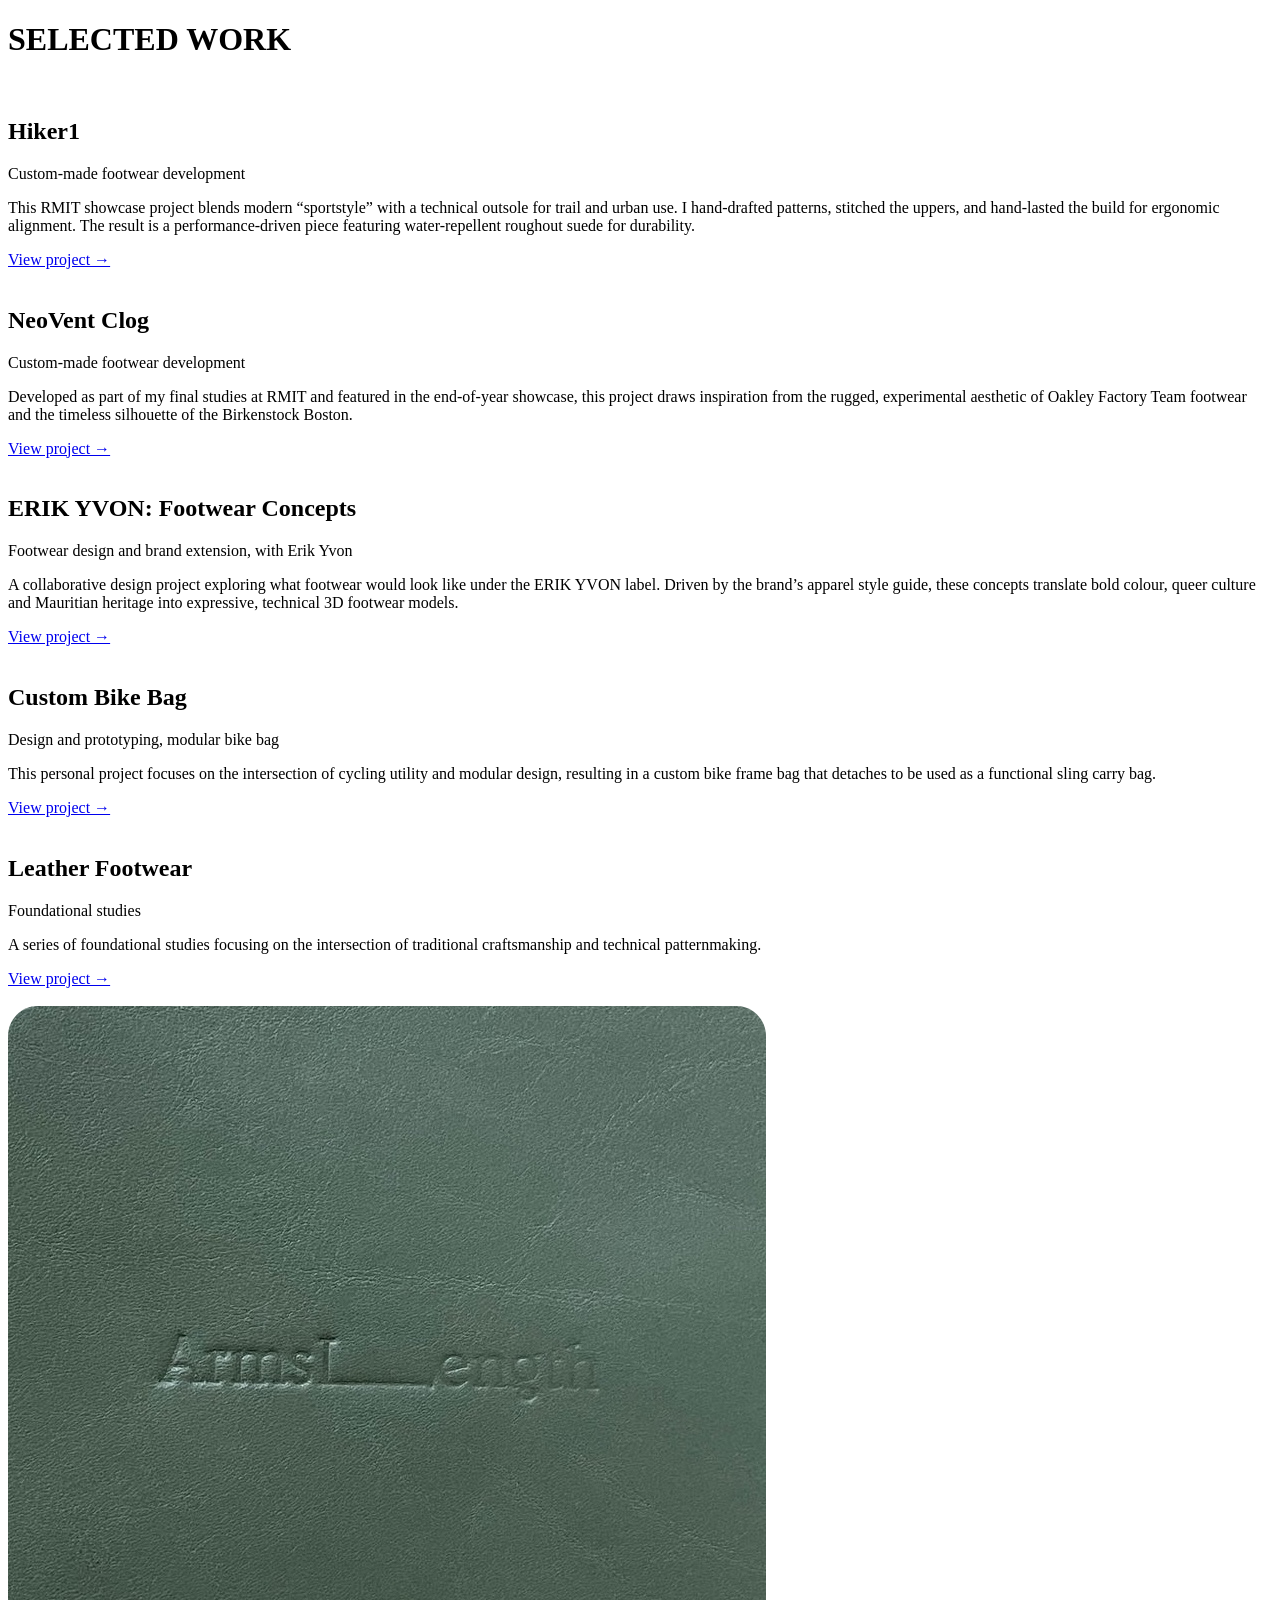
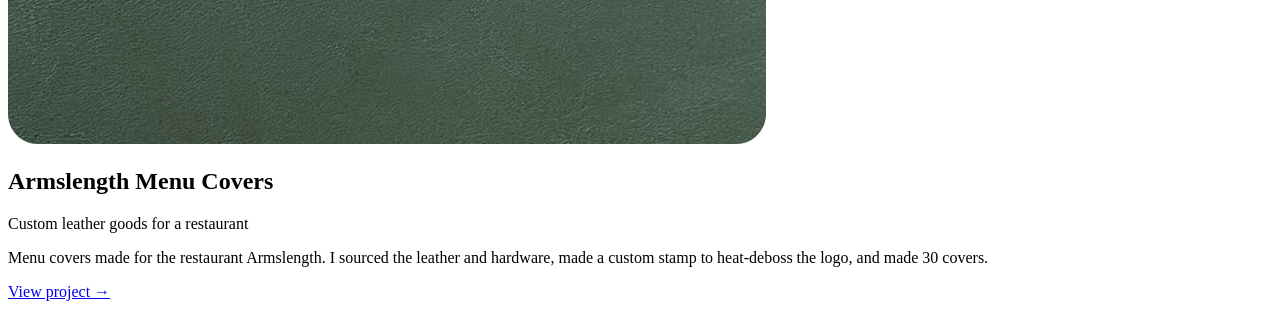
==== index.html @ 190a2b09 "Update index.html" ====
<!doctype html>
<html lang="en"><head><meta charset="utf-8">
<meta name="viewport" content="width=device-width, initial-scale=1">
<title>EWAN M~C | Footwear and accessory design</title>
<meta name="description" content="Industrial designer focused on footwear, accessories and tactile products.">
<link rel="preconnect" href="https://fonts.googleapis.com"><link rel="preconnect" href="https://fonts.gstatic.com" crossorigin>
<link href="https://fonts.googleapis.com/css2?family=Inter+Tight:wght@400;500&display=swap" rel="stylesheet">
<link rel="stylesheet" href="style.css"></head>
<body class="home"><div class="shell">
<main class="left"><div class="bar"><h1>SELECTED WORK</h1></div>
<article class="row"><a class="pic" href="hiker.html" tabindex="-1" aria-hidden="true"><span class="img" data-file="images/hiker-hero.png"><img src="images/hiker-hero.png" alt="" onerror="this.parentNode.classList.add('missing')"></span></a>
<div class="txt"><h2>Hiker1</h2><p class="cat">Custom-made footwear development</p><p class="desc">This RMIT showcase project blends modern “sportstyle” with a technical outsole for trail and urban use. I hand-drafted patterns, stitched the uppers, and hand-lasted the build for ergonomic alignment. The result is a performance-driven piece featuring water-repellent roughout suede for durability.</p><a class="view" href="hiker.html">View project →</a></div></article>
<article class="row"><a class="pic" href="clog.html" tabindex="-1" aria-hidden="true"><span class="img" data-file="images/clog-hero.png"><img src="images/clog-hero.png" alt="" onerror="this.parentNode.classList.add('missing')"></span></a>
<div class="txt"><h2>NeoVent Clog</h2><p class="cat">Custom-made footwear development</p><p class="desc">Developed as part of my final studies at RMIT and featured in the end-of-year showcase, this project draws inspiration from the rugged, experimental aesthetic of Oakley Factory Team footwear and the timeless silhouette of the Birkenstock Boston.</p><a class="view" href="clog.html">View project →</a></div></article>
<article class="row"><a class="pic" href="erikyvon.html" tabindex="-1" aria-hidden="true"><span class="img" data-file="images/erikyvon-hero.png"><img src="images/erikyvon-hero.png" alt="" onerror="this.parentNode.classList.add('missing')"></span></a>
<div class="txt"><h2>ERIK YVON: Footwear Concepts</h2><p class="cat">Footwear design and brand extension, with Erik Yvon</p><p class="desc">A collaborative design project exploring what footwear would look like under the ERIK YVON label. Driven by the brand’s apparel style guide, these concepts translate bold colour, queer culture and Mauritian heritage into expressive, technical 3D footwear models.</p><a class="view" href="erikyvon.html">View project →</a></div></article>
<article class="row"><a class="pic" href="bikebag.html" tabindex="-1" aria-hidden="true"><span class="img" data-file="images/bikebag-hero.png"><img src="images/bikebag-hero.png" alt="" onerror="this.parentNode.classList.add('missing')"></span></a>
<div class="txt"><h2>Custom Bike Bag</h2><p class="cat">Design and prototyping, modular bike bag</p><p class="desc">This personal project focuses on the intersection of cycling utility and modular design, resulting in a custom bike frame bag that detaches to be used as a functional sling carry bag.</p><a class="view" href="bikebag.html">View project →</a></div></article>
<article class="row"><a class="pic" href="leatherfootwear.html" tabindex="-1" aria-hidden="true"><span class="img" data-file="images/leatherfootwear-hero.png"><img src="images/leatherfootwear-hero.png" alt="" onerror="this.parentNode.classList.add('missing')"></span></a>
<div class="txt"><h2>Leather Footwear</h2><p class="cat">Foundational studies</p><p class="desc">A series of foundational studies focusing on the intersection of traditional craftsmanship and technical patternmaking.</p><a class="view" href="leatherfootwear.html">View project →</a></div></article>
<article class="row"><a class="pic" href="barnina.html" tabindex="-1" aria-hidden="true"><span class="img" data-file="images/barnina-hero.png"><img src="images/barnina-hero.png" alt="" onerror="this.parentNode.classList.add('missing')"></span></a>
<article class="row"><a class="pic" href="armslength.html" tabindex="-1" aria-hidden="true"><span class="img" data-file="images/armslength-detail.jpg"><img src="images/armslength-detail.jpg" alt="" onerror="this.parentNode.classList.add('missing')"></span></a>
<div class="txt"><h2>Armslength Menu Covers</h2><p class="cat">Custom leather goods for a restaurant</p><p class="desc">Menu covers made for the restaurant Armslength. I sourced the leather and hardware, made a custom stamp to heat-deboss the logo, and made 30 covers.</p><a class="view" href="armslength.html">View project →</a></div></article>
</main>
<aside id="panel" class="panel"></aside>
</div><script src="site.js" defer></script></body></html>
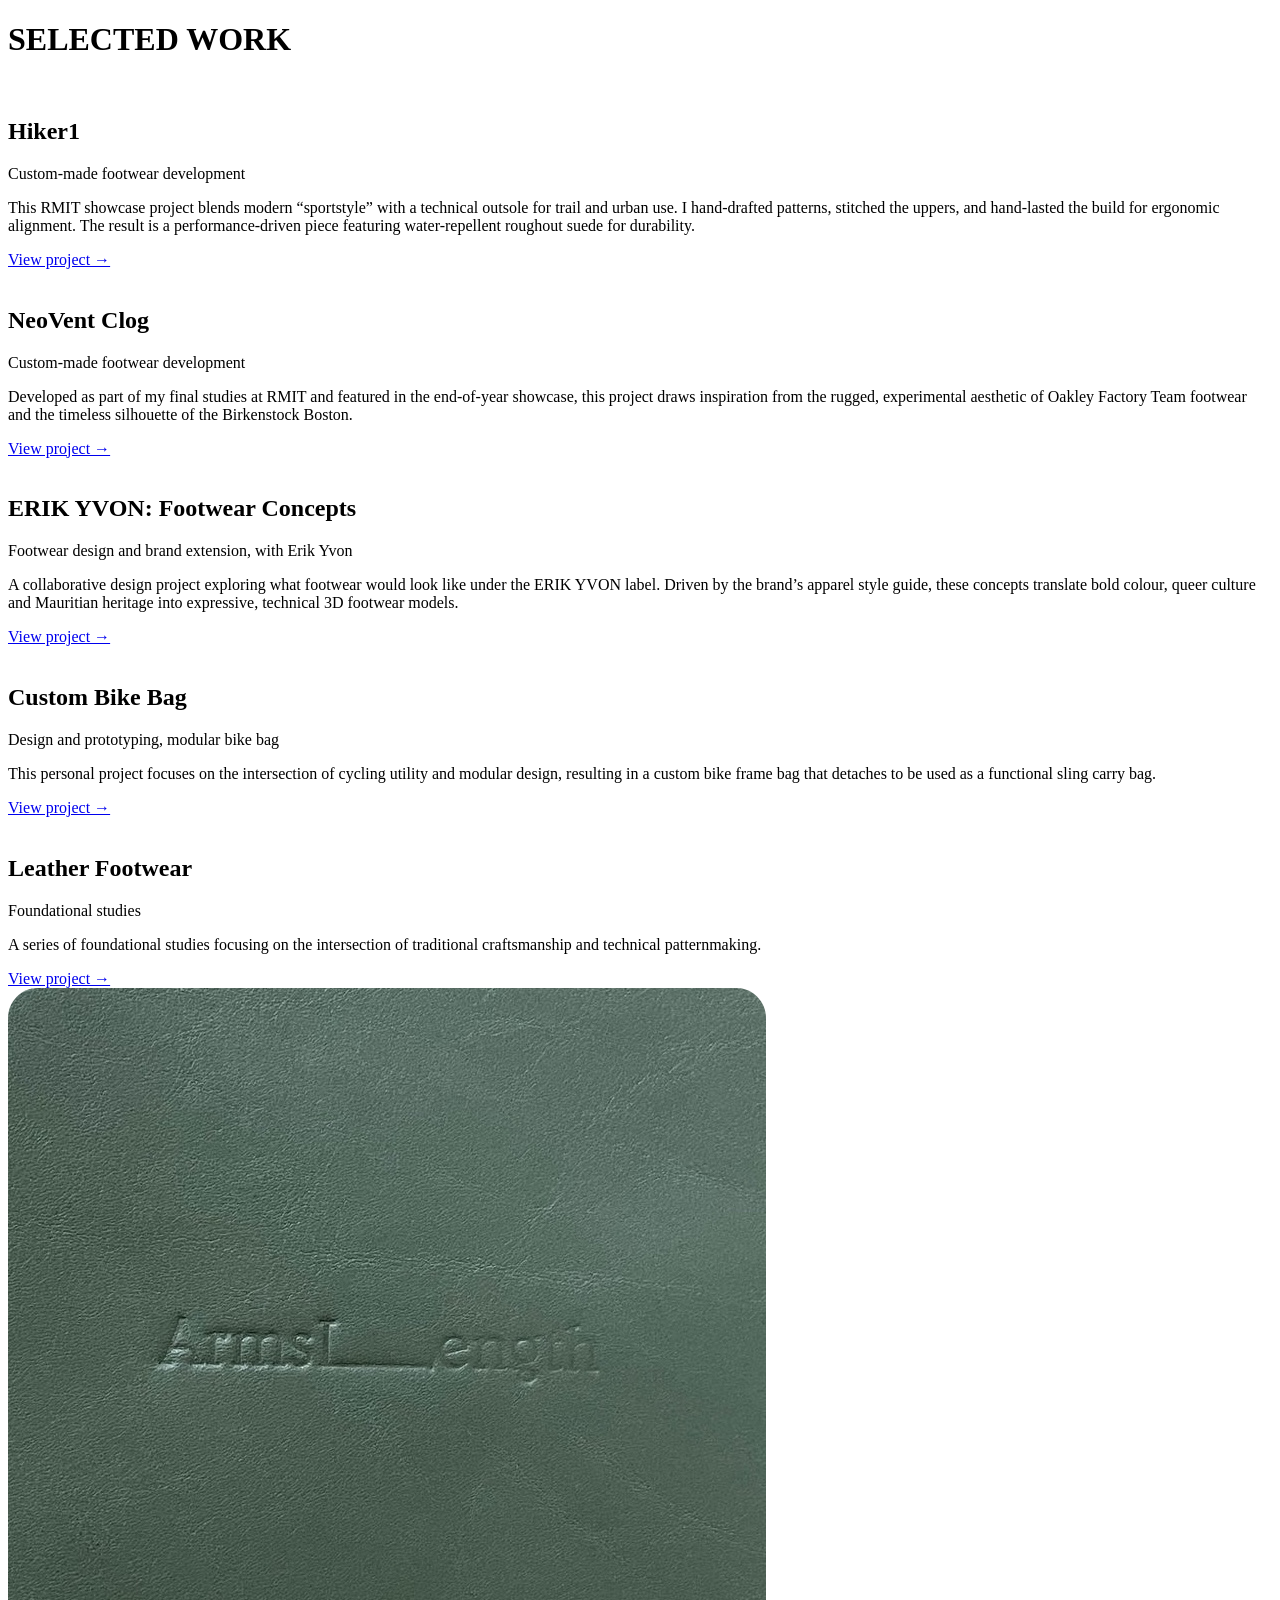
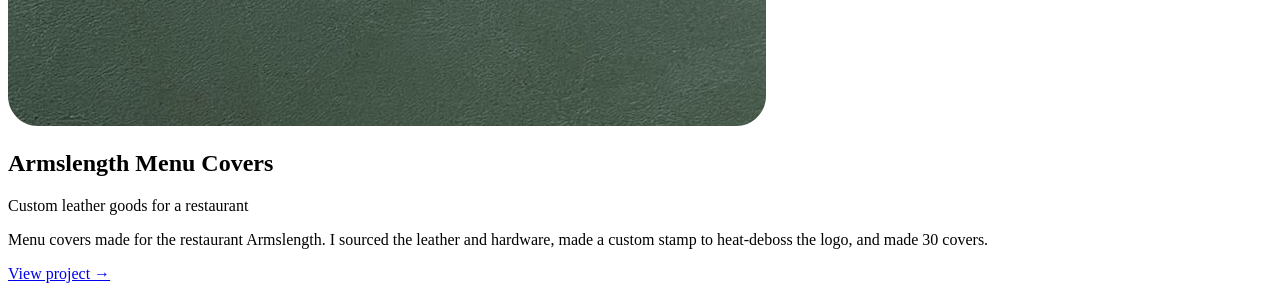
==== commit 32180323: "Update index.html" ====
--- a/index.html
+++ b/index.html
@@ -18,7 +18,6 @@
 <div class="txt"><h2>Custom Bike Bag</h2><p class="cat">Design and prototyping, modular bike bag</p><p class="desc">This personal project focuses on the intersection of cycling utility and modular design, resulting in a custom bike frame bag that detaches to be used as a functional sling carry bag.</p><a class="view" href="bikebag.html">View project →</a></div></article>
 <article class="row"><a class="pic" href="leatherfootwear.html" tabindex="-1" aria-hidden="true"><span class="img" data-file="images/leatherfootwear-hero.png"><img src="images/leatherfootwear-hero.png" alt="" onerror="this.parentNode.classList.add('missing')"></span></a>
 <div class="txt"><h2>Leather Footwear</h2><p class="cat">Foundational studies</p><p class="desc">A series of foundational studies focusing on the intersection of traditional craftsmanship and technical patternmaking.</p><a class="view" href="leatherfootwear.html">View project →</a></div></article>
-<article class="row"><a class="pic" href="barnina.html" tabindex="-1" aria-hidden="true"><span class="img" data-file="images/barnina-hero.png"><img src="images/barnina-hero.png" alt="" onerror="this.parentNode.classList.add('missing')"></span></a>
 <article class="row"><a class="pic" href="armslength.html" tabindex="-1" aria-hidden="true"><span class="img" data-file="images/armslength-detail.jpg"><img src="images/armslength-detail.jpg" alt="" onerror="this.parentNode.classList.add('missing')"></span></a>
 <div class="txt"><h2>Armslength Menu Covers</h2><p class="cat">Custom leather goods for a restaurant</p><p class="desc">Menu covers made for the restaurant Armslength. I sourced the leather and hardware, made a custom stamp to heat-deboss the logo, and made 30 covers.</p><a class="view" href="armslength.html">View project →</a></div></article>
 </main>
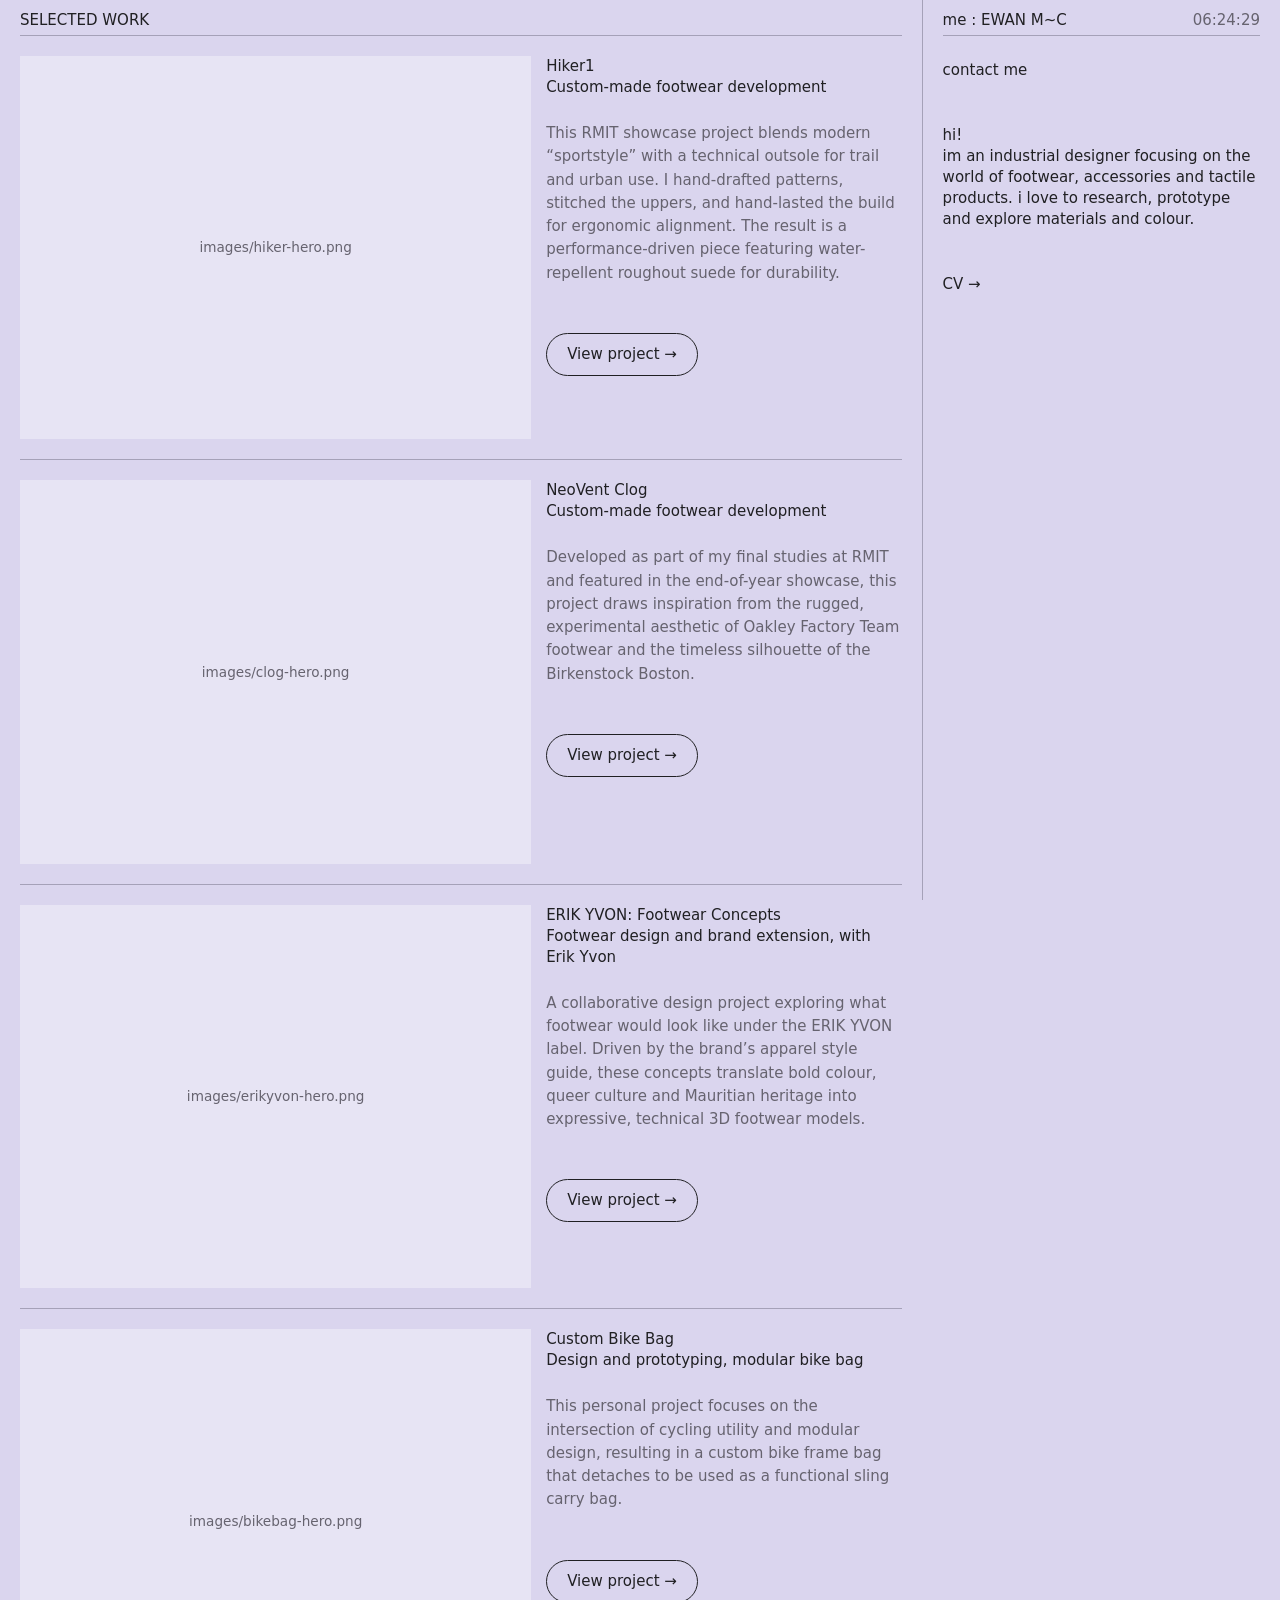
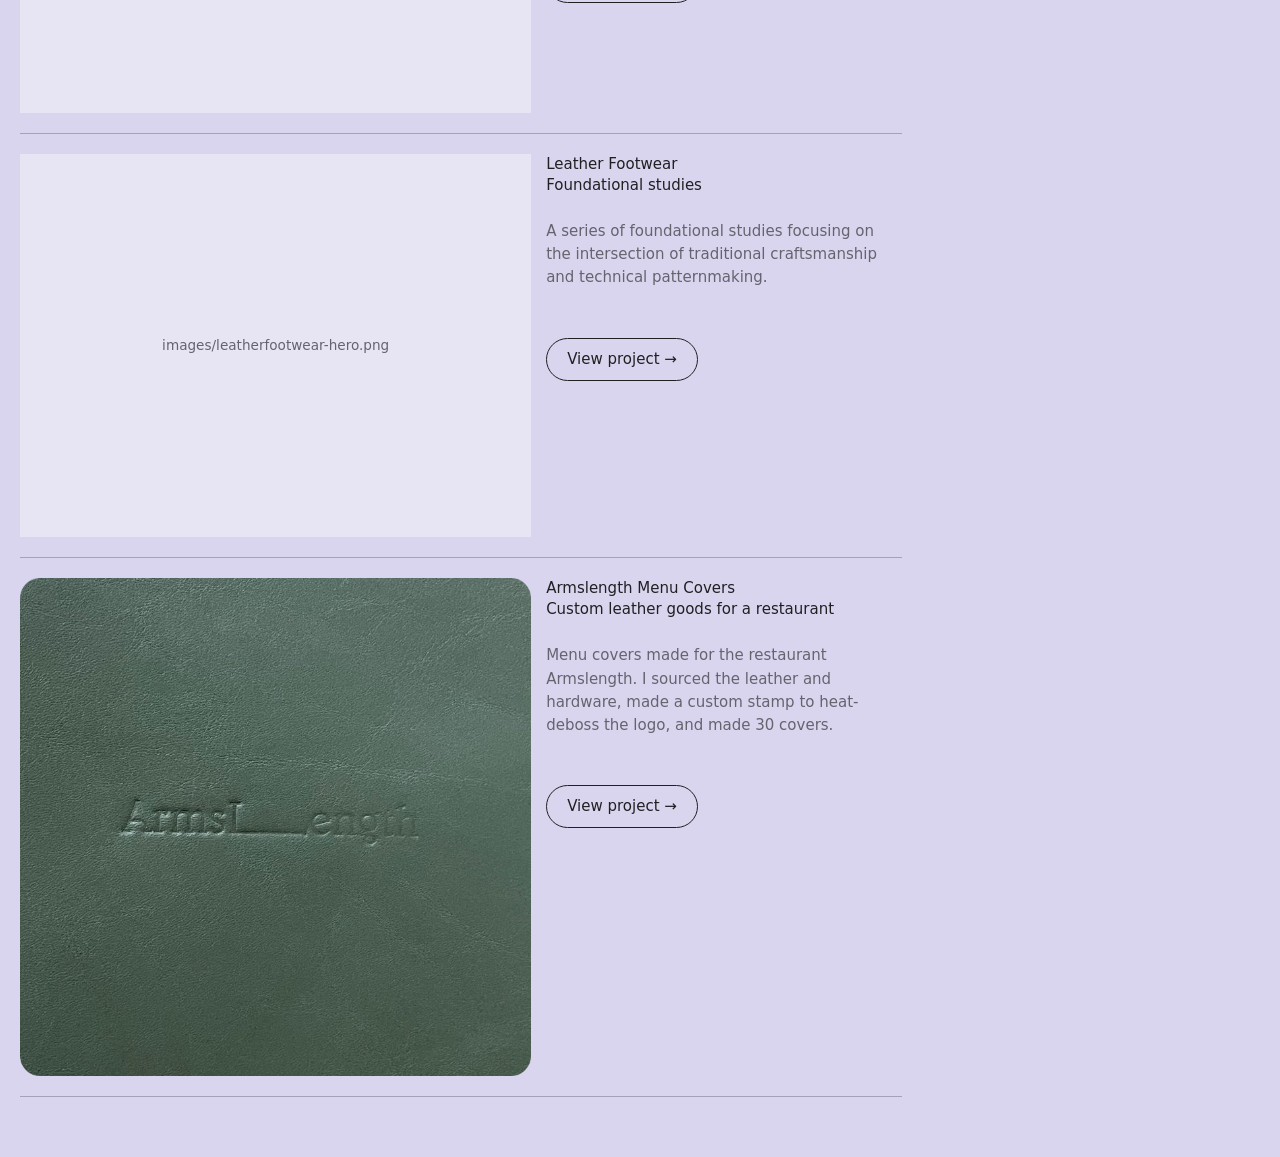
==== commit f99eca95: "Update page title in index.html" ====
--- a/index.html
+++ b/index.html
@@ -1,7 +1,7 @@
 <!doctype html>
 <html lang="en"><head><meta charset="utf-8">
 <meta name="viewport" content="width=device-width, initial-scale=1">
-<title>EWAN M~C | Footwear and accessory design</title>
+<title>EWAN M~C</title>
 <meta name="description" content="Industrial designer focused on footwear, accessories and tactile products.">
 <link rel="preconnect" href="https://fonts.googleapis.com"><link rel="preconnect" href="https://fonts.gstatic.com" crossorigin>
 <link href="https://fonts.googleapis.com/css2?family=Inter+Tight:wght@400;500&display=swap" rel="stylesheet">
--- a/style.css
+++ b/style.css
@@ -0,0 +1,107 @@
+:root{--bg:#dad5ee;--ink:#202023;--grey:#66636f;--line:#a5a1b8;--tint:rgba(255,255,255,.35)}
+*{box-sizing:border-box}
+body{margin:0;background:var(--bg);color:var(--ink);font:400 15px/1.4 "Inter Tight",system-ui,sans-serif}
+a{color:inherit}
+a:focus-visible,button:focus-visible{outline:2px solid var(--ink);outline-offset:3px}
+.shell{display:grid;grid-template-columns:minmax(0,1fr) clamp(300px,28vw,520px);min-height:100vh}
+.left{padding:10px 20px 60px}
+.bar{padding-bottom:4px;border-bottom:1px solid var(--line)}
+.bar h1,.bar a{margin:0;font-size:1em;font-weight:400;text-decoration:none}
+.bar a:hover{text-decoration:underline}
+.bar.end{margin-top:40px;padding:16px 0 0;border:0;border-top:1px solid var(--line)}
+.row{display:grid;grid-template-columns:58% 1fr;border-bottom:1px solid var(--line);padding:20px 0}
+.pic{display:block}
+.txt{padding:0 0 0 4%}
+.txt h2,.head h1{margin:0;font-size:1em;font-weight:400}
+.cat{margin:0;font-size:1em}
+.desc{margin:24px 0 0;max-width:34rem;color:var(--grey);font-size:1em;line-height:1.55}
+.view{display:inline-block;margin-top:48px;padding:10px 20px;border:1px solid var(--ink);border-radius:999px;text-decoration:none}
+.view::after{content:"";position:absolute;inset:0}
+.row{position:relative}
+.row:hover .view,.view:focus-visible{background:var(--ink);color:var(--bg)}
+.img{display:block}
+.img img{display:block;width:100%;height:auto}
+.img.missing{aspect-ratio:4/3;background:var(--tint);position:relative}
+.img.missing img{display:none}
+.img.missing::before{content:attr(data-file);position:absolute;inset:0;display:grid;place-items:center;padding:1rem;text-align:center;color:var(--grey);font-size:.85rem}
+.head{max-width:44rem;padding:24px 0 32px}
+.head h1{font-size:clamp(1.3rem,2.4vw,1.8rem);line-height:1.1;letter-spacing:-.02em;font-weight:500}
+.head .cat{margin-top:6px}
+.gal{display:grid;gap:20px}
+.pair{display:grid;grid-template-columns:1fr 1fr;gap:20px}
+.panel{position:sticky;top:0;height:100vh;overflow-y:auto;padding:10px 20px 20px;border-left:1px solid var(--line)}
+.panel header{display:flex;justify-content:space-between;padding-bottom:4px;border-bottom:1px solid var(--line)}
+.panel header span:last-child{color:var(--grey);font-variant-numeric:tabular-nums}
+.panel p,.panel ul{margin:0}
+.panel .info>*{margin-top:20px}
+.panel .intro{margin-top:44px}
+.panel .info{padding-top:4px}
+.panel a{text-decoration:none}
+.panel a:hover,.panel button:hover{text-decoration:underline}
+.panel button{padding:0;border:0;background:none;color:inherit;font:inherit;cursor:pointer}
+.cvview ul{list-style:none;padding:0}
+.cvview li{margin-bottom:10px}
+.cvview li span{color:var(--grey)}
+.cvview .back{margin-top:20px;display:block}
+/* CV mode: panel turns complementary lime and widens */
+.shell{transition:grid-template-columns .4s ease}
+.cv-open .shell{grid-template-columns:minmax(0,1fr) clamp(340px,40vw,640px)}
+.panel{transition:background-color .4s ease}
+.panel.cv-mode{background:#c8d4ff;--grey:#5a5c3c;--line:#aab062}
+.cvview h2{margin:28px 0 10px;padding-bottom:4px;border-bottom:1px solid var(--line);font-size:.8em;font-weight:500;letter-spacing:.16em;text-transform:uppercase}
+.cvview .job{margin-top:18px}
+.cvview .job h3{margin:0;font-size:1em;font-weight:500}
+.cvview .role{display:flex;justify-content:space-between;gap:12px;margin:2px 0 0}
+.cvview .role span:last-child{flex:none;color:var(--grey)}
+.cvview .note{margin-top:6px;color:var(--grey);font-size:.9em}
+.cvview .what{margin-top:8px}
+.cvview .edu strong{font-weight:500}
+.cvview .sub{margin:14px 0 4px;font-weight:500}
+.cvview .cols{columns:2;column-gap:20px}
+.cvview .cols li{margin-bottom:4px;break-inside:avoid}
+[hidden]{display:none!important}
+@media(max-width:800px){
+ .shell,.cv-open .shell{grid-template-columns:1fr}
+ .panel{order:-1;position:static;height:auto;border:0;border-bottom:1px solid var(--line)}
+ .project .panel .intro{display:none}
+ .row{grid-template-columns:1fr}.txt{padding:12px 0 0}.view{margin-top:28px}
+ .pair{grid-template-columns:1fr}
+}
+
+@media(prefers-reduced-motion:reduce){.shell,.panel{transition:none}}
+
+/* Thinner info panel on project pages, so more room for the work */
+@media(min-width:801px){
+  .project .shell{grid-template-columns:minmax(0,1fr) clamp(220px,18vw,300px)}
+  .project.cv-open .shell{grid-template-columns:minmax(0,1fr) clamp(340px,40vw,640px)}
+}
+
+/* Fullscreen image modal overlay */
+.image-modal {
+  display: none;
+  position: fixed;
+  inset: 0;
+  z-index: 9999;
+  background: rgba(32, 32, 35, 0.9);
+  display: flex;
+  align-items: center;
+  justify-content: center;
+  cursor: zoom-out;
+}
+
+.image-modal img {
+  max-width: 90vw;
+  max-height: 90vh;
+  object-fit: contain;
+  box-shadow: 0 20px 40px rgba(0,0,0,0.5);
+}
+
+/* Make gallery images look clickable */
+.gal .img img {
+  cursor: zoom-in;
+  transition: transform 0.2s ease;
+}
+
+.gal .img img:hover {
+  transform: scale(1.01);
+}
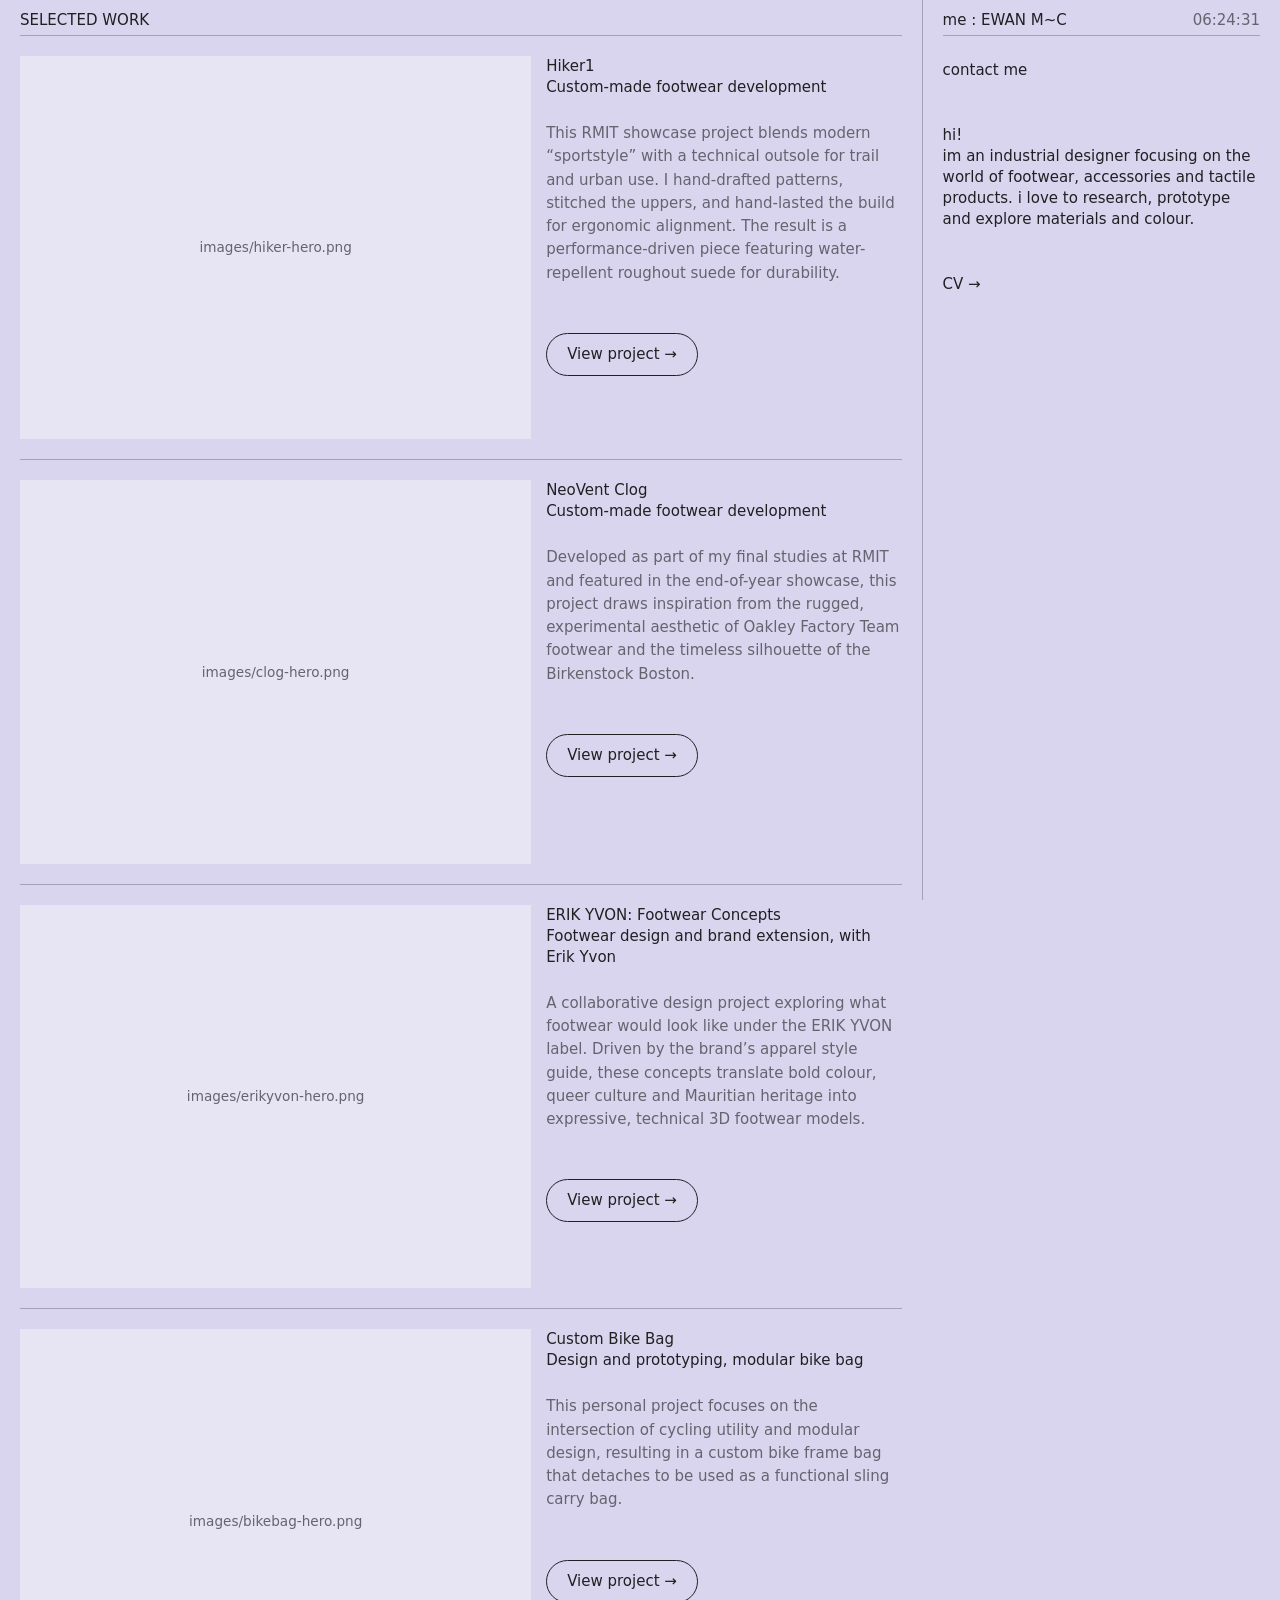
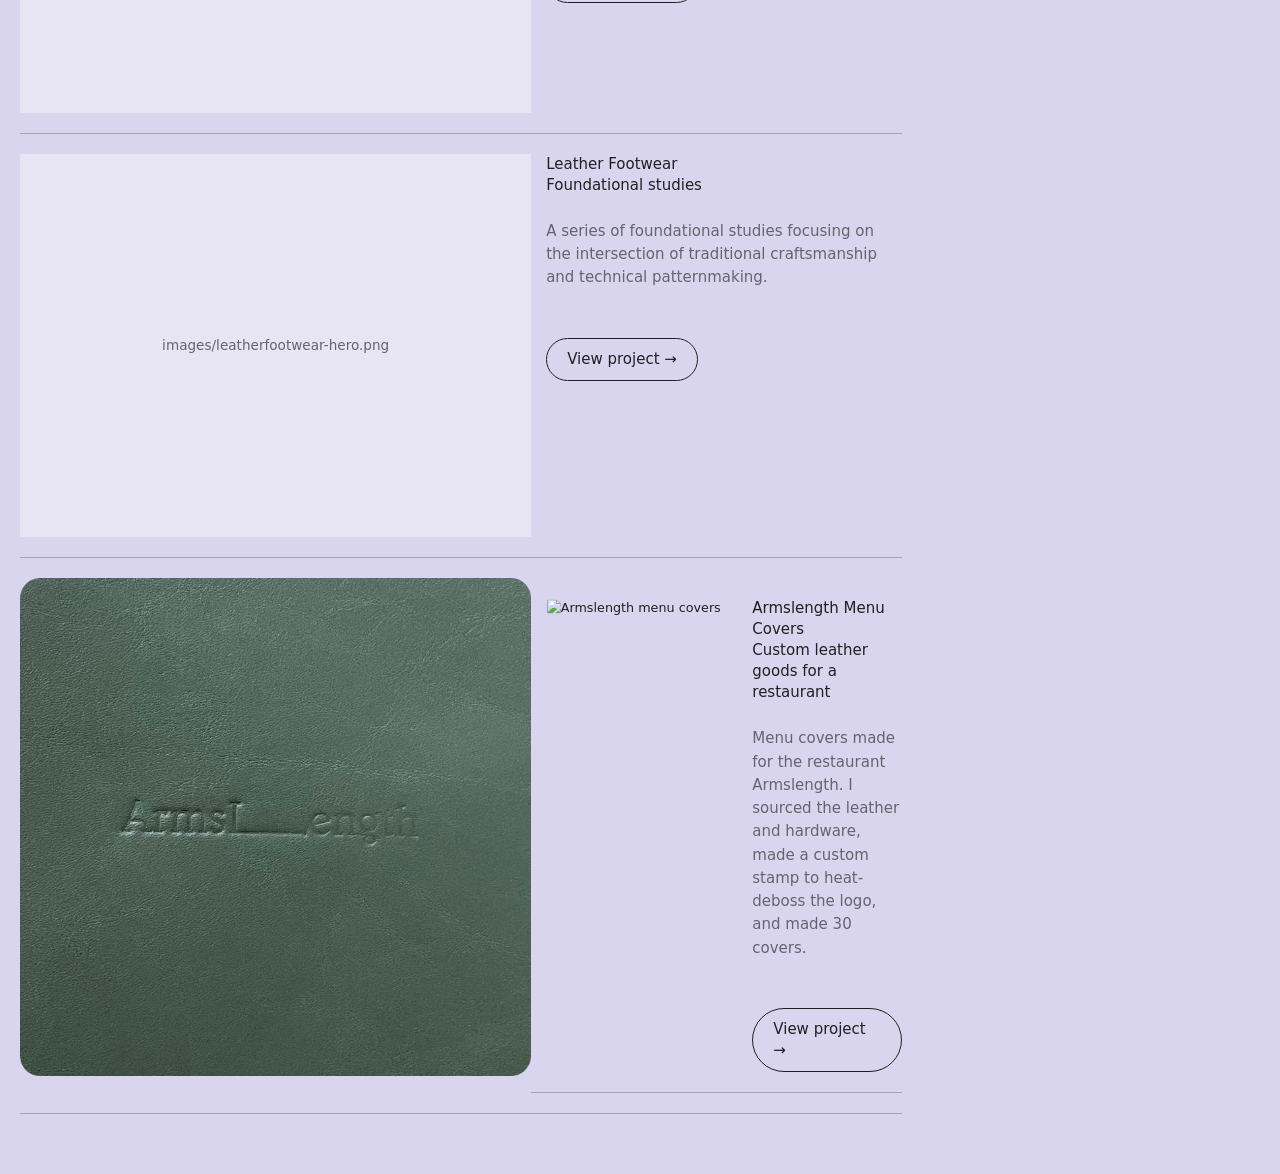
==== commit a7d54ee4: "Update index.html" ====
--- a/index.html
+++ b/index.html
@@ -19,7 +19,7 @@
 <article class="row"><a class="pic" href="leatherfootwear.html" tabindex="-1" aria-hidden="true"><span class="img" data-file="images/leatherfootwear-hero.png"><img src="images/leatherfootwear-hero.png" alt="" onerror="this.parentNode.classList.add('missing')"></span></a>
 <div class="txt"><h2>Leather Footwear</h2><p class="cat">Foundational studies</p><p class="desc">A series of foundational studies focusing on the intersection of traditional craftsmanship and technical patternmaking.</p><a class="view" href="leatherfootwear.html">View project →</a></div></article>
 <article class="row"><a class="pic" href="armslength.html" tabindex="-1" aria-hidden="true"><span class="img" data-file="images/armslength-detail.jpg"><img src="images/armslength-detail.jpg" alt="" onerror="this.parentNode.classList.add('missing')"></span></a>
-<div class="txt"><h2>Armslength Menu Covers</h2><p class="cat">Custom leather goods for a restaurant</p><p class="desc">Menu covers made for the restaurant Armslength. I sourced the leather and hardware, made a custom stamp to heat-deboss the logo, and made 30 covers.</p><a class="view" href="armslength.html">View project →</a></div></article>
+<article class="row"><span class="img" data-file="images/armslength.jpg"><img src="images/armslength.jpg" alt="Armslength menu covers" style="transform: scale(0.85); transform-origin: center center; display: block; margin: 0 auto;"></span><div class="txt"><h2>Armslength Menu Covers</h2><p class="cat">Custom leather goods for a restaurant</p><p class="desc">Menu covers made for the restaurant Armslength. I sourced the leather and hardware, made a custom stamp to heat-deboss the logo, and made 30 covers.</p><a class="view" href="armslength.html">View project →</a></div></article>
 </main>
 <aside id="panel" class="panel"></aside>
 </div><script src="site.js" defer></script></body></html>
--- a/style.css
+++ b/style.css
@@ -27,8 +27,8 @@
 .head{max-width:44rem;padding:24px 0 32px}
 .head h1{font-size:clamp(1.3rem,2.4vw,1.8rem);line-height:1.1;letter-spacing:-.02em;font-weight:500}
 .head .cat{margin-top:6px}
-.gal{display:grid;gap:20px}
-.pair{display:grid;grid-template-columns:1fr 1fr;gap:20px}
+.gal{display:grid;gap:10px}
+.pair{display:grid;grid-template-columns:1fr 1fr;gap:10px}
 .panel{position:sticky;top:0;height:100vh;overflow-y:auto;padding:10px 20px 20px;border-left:1px solid var(--line)}
 .panel header{display:flex;justify-content:space-between;padding-bottom:4px;border-bottom:1px solid var(--line)}
 .panel header span:last-child{color:var(--grey);font-variant-numeric:tabular-nums}
@@ -105,3 +105,8 @@
 .gal .img img:hover {
   transform: scale(1.01);
 }
+
+.gal .img {
+  margin: 0;
+  padding: 0;
+}
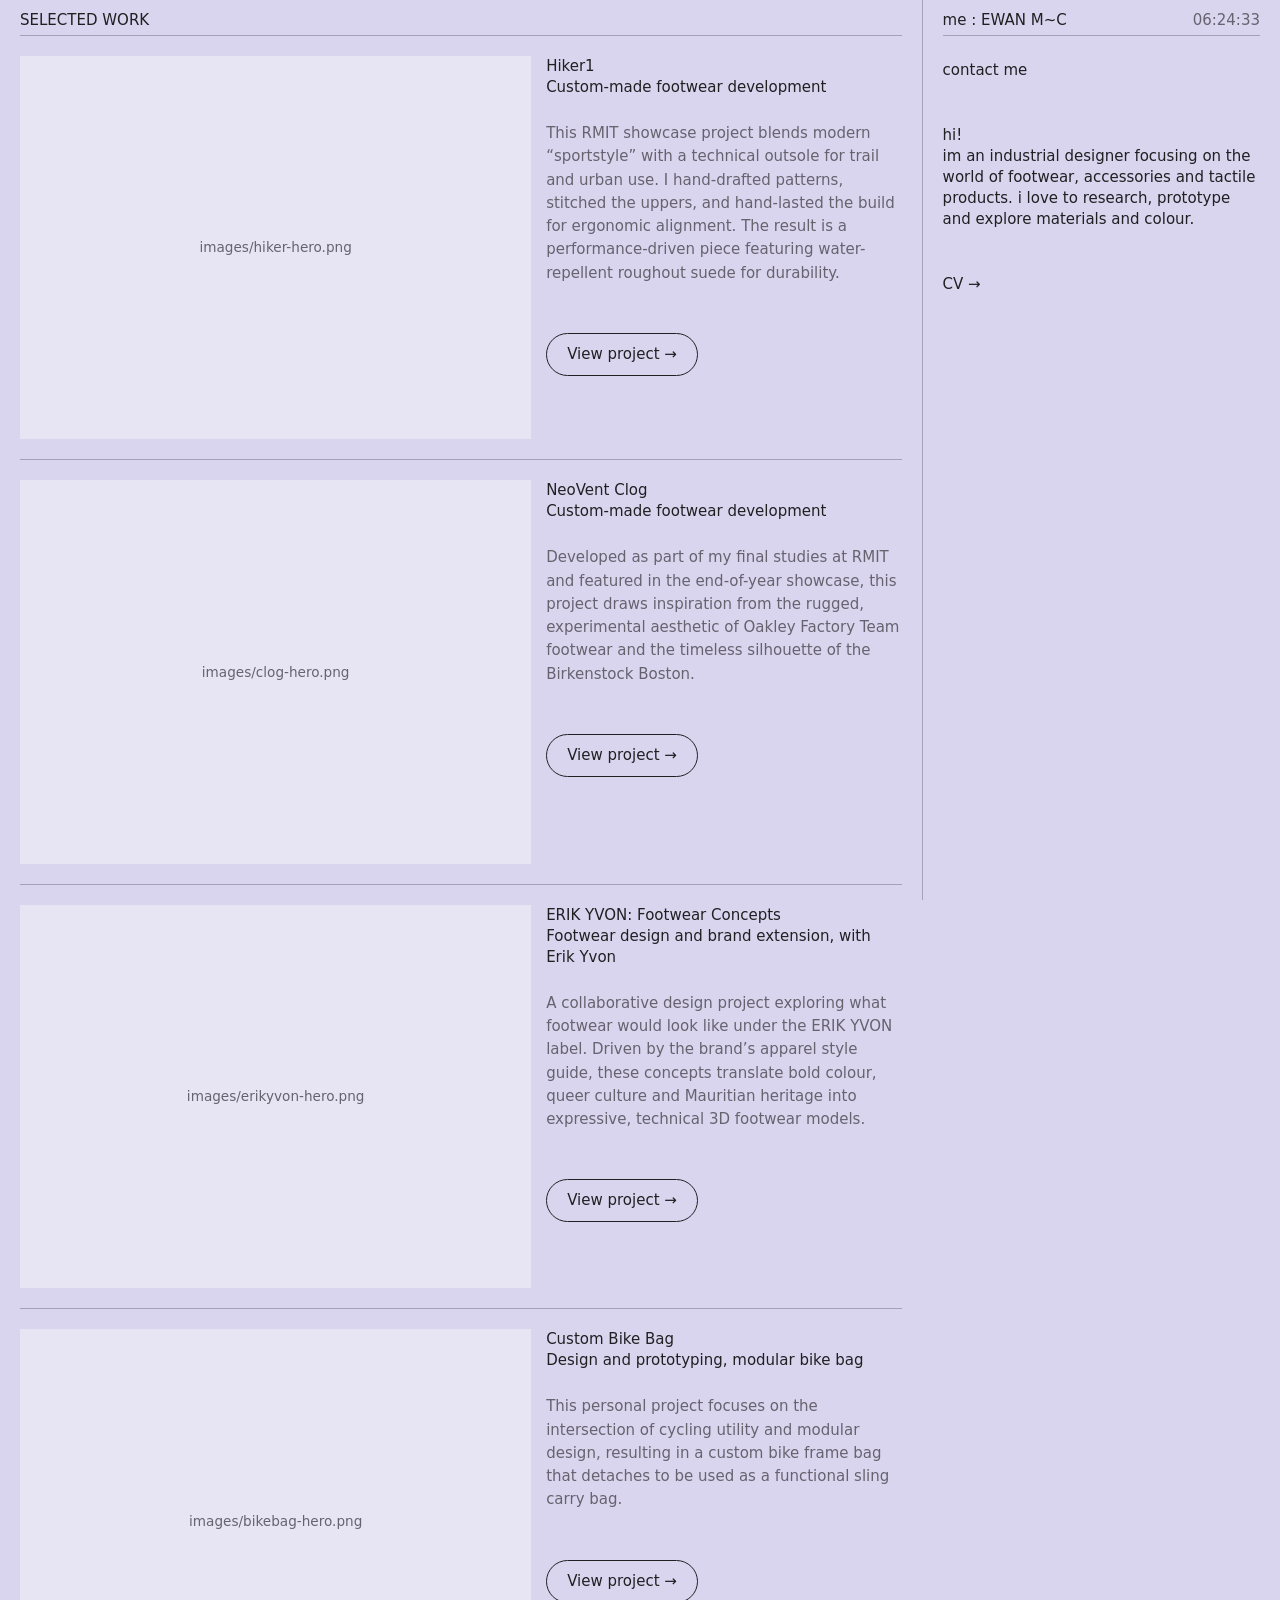
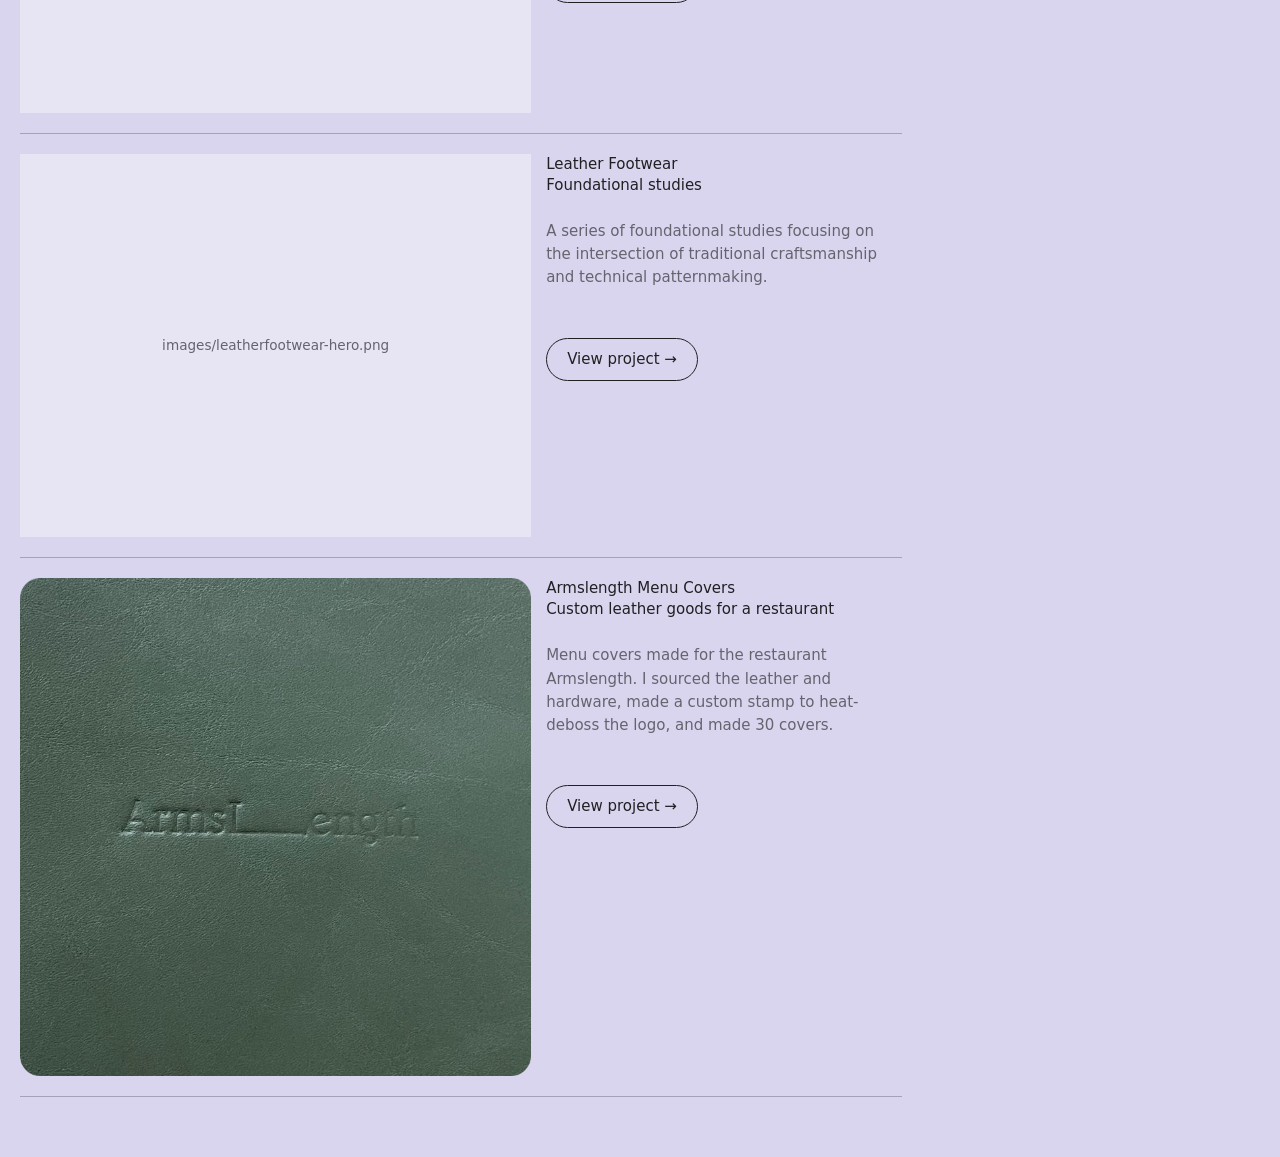
==== commit 1fa8c8be: "Update index.html" ====
--- a/index.html
+++ b/index.html
@@ -19,7 +19,7 @@
 <article class="row"><a class="pic" href="leatherfootwear.html" tabindex="-1" aria-hidden="true"><span class="img" data-file="images/leatherfootwear-hero.png"><img src="images/leatherfootwear-hero.png" alt="" onerror="this.parentNode.classList.add('missing')"></span></a>
 <div class="txt"><h2>Leather Footwear</h2><p class="cat">Foundational studies</p><p class="desc">A series of foundational studies focusing on the intersection of traditional craftsmanship and technical patternmaking.</p><a class="view" href="leatherfootwear.html">View project →</a></div></article>
 <article class="row"><a class="pic" href="armslength.html" tabindex="-1" aria-hidden="true"><span class="img" data-file="images/armslength-detail.jpg"><img src="images/armslength-detail.jpg" alt="" onerror="this.parentNode.classList.add('missing')"></span></a>
-<article class="row"><span class="img" data-file="images/armslength.jpg"><img src="images/armslength.jpg" alt="Armslength menu covers" style="transform: scale(0.85); transform-origin: center center; display: block; margin: 0 auto;"></span><div class="txt"><h2>Armslength Menu Covers</h2><p class="cat">Custom leather goods for a restaurant</p><p class="desc">Menu covers made for the restaurant Armslength. I sourced the leather and hardware, made a custom stamp to heat-deboss the logo, and made 30 covers.</p><a class="view" href="armslength.html">View project →</a></div></article>
+<div class="txt"><h2>Armslength Menu Covers</h2><p class="cat">Custom leather goods for a restaurant</p><p class="desc">Menu covers made for the restaurant Armslength. I sourced the leather and hardware, made a custom stamp to heat-deboss the logo, and made 30 covers.</p><a class="view" href="armslength.html">View project →</a></div></article>
 </main>
 <aside id="panel" class="panel"></aside>
 </div><script src="site.js" defer></script></body></html>
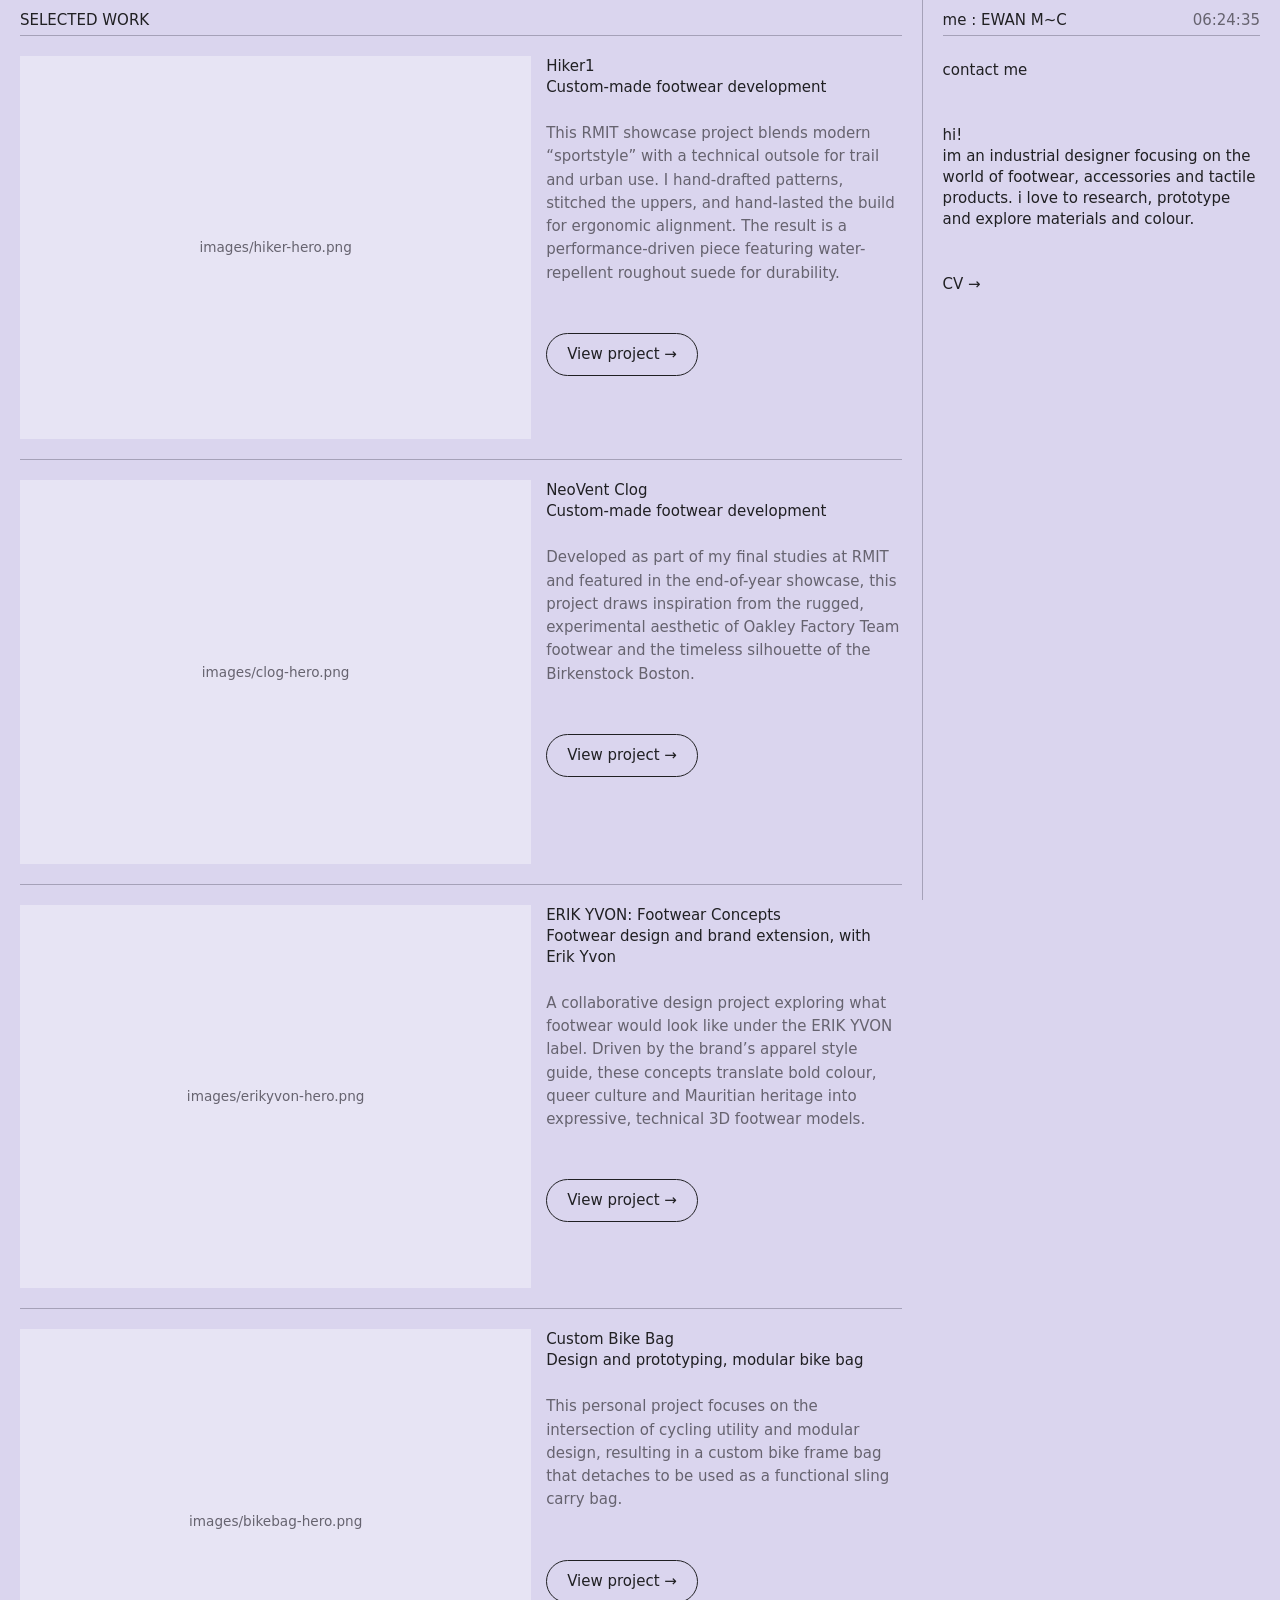
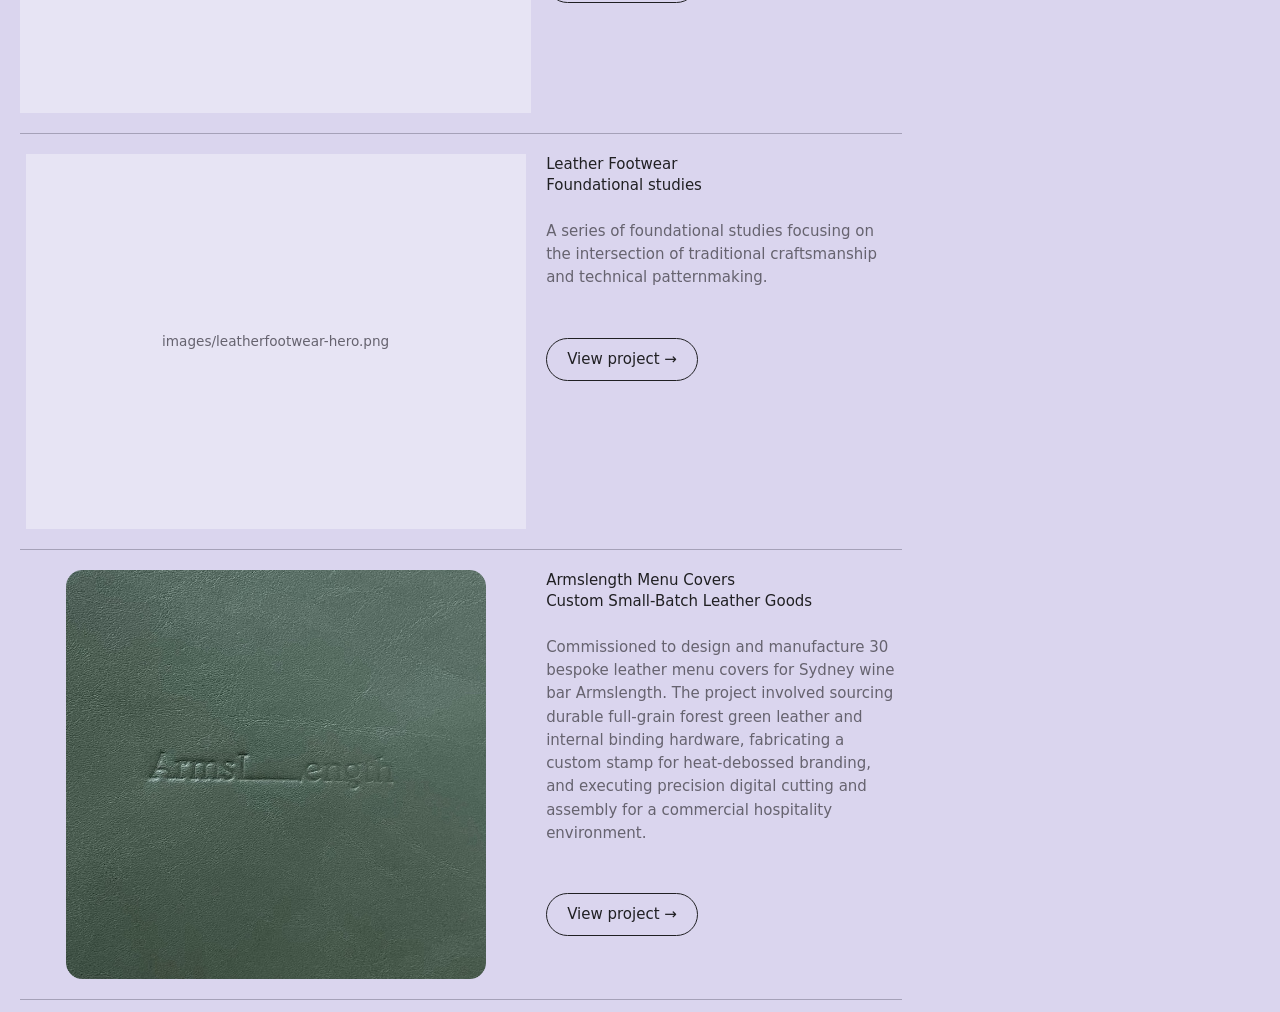
==== commit 60c50255: "Revise Armslength Menu Covers project details Updated the description and category for Armslength Me" ====
--- a/index.html
+++ b/index.html
@@ -19,7 +19,7 @@
 <article class="row"><a class="pic" href="leatherfootwear.html" tabindex="-1" aria-hidden="true"><span class="img" data-file="images/leatherfootwear-hero.png"><img src="images/leatherfootwear-hero.png" alt="" onerror="this.parentNode.classList.add('missing')"></span></a>
 <div class="txt"><h2>Leather Footwear</h2><p class="cat">Foundational studies</p><p class="desc">A series of foundational studies focusing on the intersection of traditional craftsmanship and technical patternmaking.</p><a class="view" href="leatherfootwear.html">View project →</a></div></article>
 <article class="row"><a class="pic" href="armslength.html" tabindex="-1" aria-hidden="true"><span class="img" data-file="images/armslength-detail.jpg"><img src="images/armslength-detail.jpg" alt="" onerror="this.parentNode.classList.add('missing')"></span></a>
-<div class="txt"><h2>Armslength Menu Covers</h2><p class="cat">Custom leather goods for a restaurant</p><p class="desc">Menu covers made for the restaurant Armslength. I sourced the leather and hardware, made a custom stamp to heat-deboss the logo, and made 30 covers.</p><a class="view" href="armslength.html">View project →</a></div></article>
+<div class="txt"><h2>Armslength Menu Covers</h2><p class="cat">Custom Small-Batch Leather Goods</p><p class="desc">Commissioned to design and manufacture 30 bespoke leather menu covers for Sydney wine bar Armslength. The project involved sourcing durable full-grain forest green leather and internal binding hardware, fabricating a custom stamp for heat-debossed branding, and executing precision digital cutting and assembly for a commercial hospitality environment.</p><a class="view" href="armslength.html">View project →</a></div></article>
 </main>
 <aside id="panel" class="panel"></aside>
 </div><script src="site.js" defer></script></body></html>
--- a/style.css
+++ b/style.css
@@ -110,3 +110,8 @@
   margin: 0;
   padding: 0;
 }
+
+.pic[href="armslength.html"] .img{max-width:420px;margin:0 auto!important}
+.pic[href="leatherfootwear.html"] .img{max-width:500px;margin:0 auto!important}
+
+.left{padding-bottom:12px}
